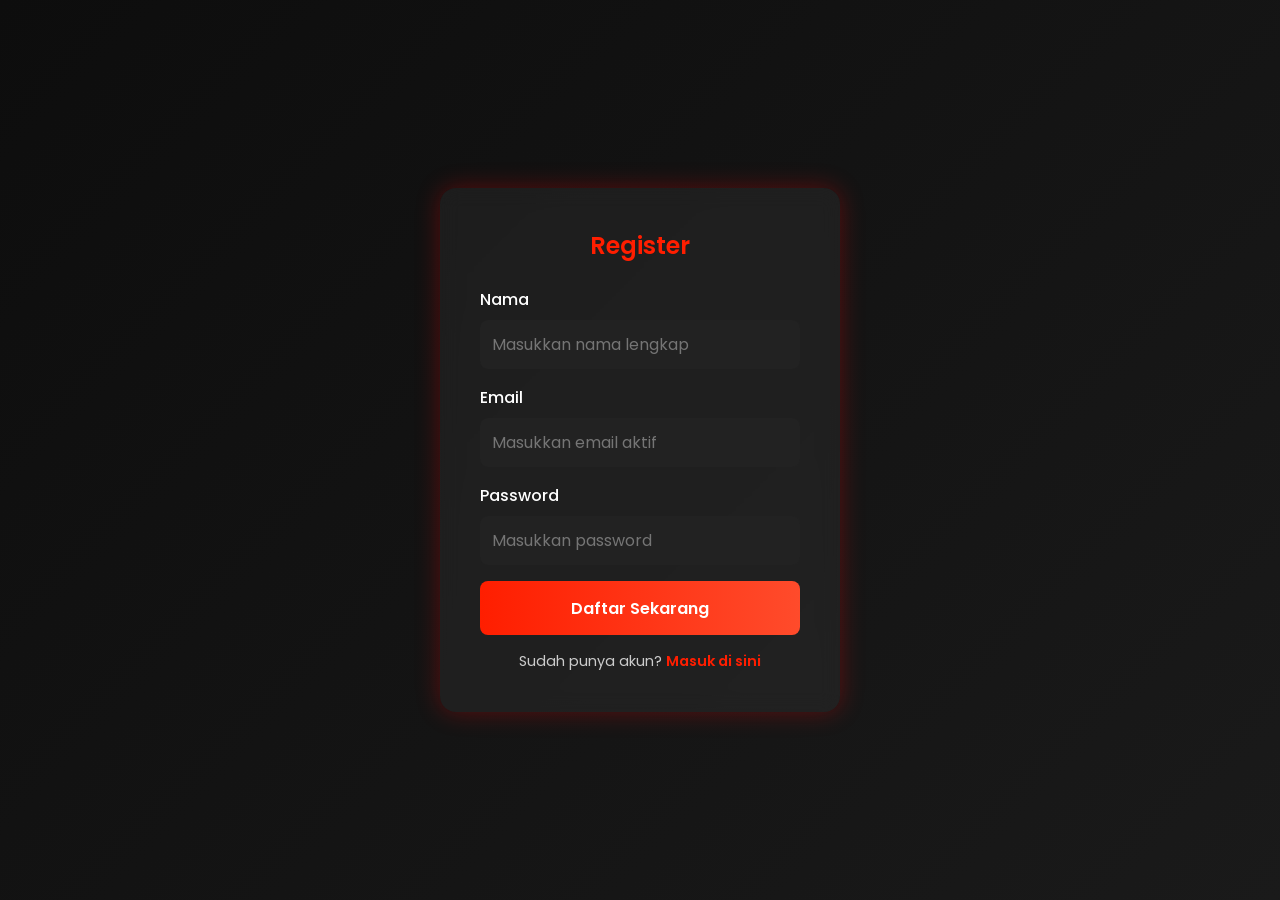
==== index.html @ 9056d7fe "index.html" ====
<script>
  if (localStorage.getItem("isLoggedIn") !== "true") {
    window.location.href = "register.html";
  }
</script>
<script>
  window.location.href = "register.html";
</script>
<!DOCTYPE html>
<html lang="en">
<head>
  <meta charset="utf-8" />
  <meta name="viewport" content="width=device-width,initial-scale=1" />
  <title>All About F1 IDN — Watch Live F1</title>

  <!-- Google Font -->
  <link href="https://fonts.googleapis.com/css2?family=Poppins:wght@300;400;600;700;800&display=swap" rel="stylesheet">

  <!-- FontAwesome (icons) -->
  <link rel="stylesheet" href="https://cdnjs.cloudflare.com/ajax/libs/font-awesome/6.5.0/css/all.min.css" integrity="sha512-..." crossorigin="anonymous" referrerpolicy="no-referrer" />

  <!-- Main stylesheet -->
  <link rel="stylesheet" href="style.css" />
</head>
<body>
  <!-- NAVBAR -->
  <header class="nav-wrap">
    <div class="container nav">
      <div class="brand">
        <span class="brand-main">All About</span>
        <span class="brand-accent">F1.IDN</span>
      </div>

      <nav class="nav-links" id="navLinks">
        <a href="#packages">Packages</a>
        <a href="#services">Results</a>
        <a href="#testimonials">Testimonials</a>
        <a href="#about">About</a>
        <a href="#contact" class="btn small ghost">Contact</a>
      </nav>

      <div class="cta">
        <a href="#watch" class="btn primary">Start NOW!</a>
      </div>
    </div>
  </header>

  <!-- HERO -->
  <section id="watch" class="hero">
    <div class="hero-bg"></div>
    <div class="hero-overlay"></div>

    <div class="container hero-inner">
      <span class=""></span>

      <h1 class="hero-title">
        Experience <span class=>Formula 1</span><br/>
        Like Never Before
      </h1>

      <p class="hero-sub">Watch live races, news update, Race Schedule, and Race Results.</p>

       <div class="hero-cta">
        <a href="schedule.html" class="btn view schedule">
          <div class="hero-buttons flex gap-4 mt-6">
  <!-- Tombol Watch Live -->
  <button class="btn-watch-live">
    <i class="fa-solid fa-play"></i>
    Watch Live Now
  </button>

    <!-- Tombol View Schedule -->
  <button class="btn-view-schedule">
    <i class="fa-solid fa-calendar"></i>
    View Schedule
  </button>
</div>
</a>

    
    <!-- decorative racing car (PNG with transparent bg) -->
    <img src="https://pngimg.com/uploads/formula_1/formula_1_PNG75.png" alt="" class="hero-car" aria-hidden="true" />
  </section>

    <!-- STATS BAR -->
  <section class="stats">
    <div class="container stats-grid">
      <div class="stat">
        <h3>24/7</h3>
        <p>Live Coverage</p>
      </div>
      <div class="stat">
        <h3>HD 4K</h3>
        <p>Quality Stream</p>
      </div>
      <div class="stat">
        <h3>FREE</h3>
        <p>No Subscription</p>
      </div>
    </div>
  </section>

  <!-- PACKAGES -->
  <section id="packages" class="section-dark">
    <div class="container section-head">
      <h2>Choose Your <span class=>Streaming Package</span></h2>
      <p class="sub">Select the perfect viewing experience for your F1 passion</p>
    </div>

    <div class="container card-row">
      <article class="card">
        <div class="card-icon"><i class="fa fa-tv"></i></div>
        <h3>Main Broadcast</h3>
        <p class="muted">Primary race coverage with expert commentary</p>
        <ul class="checklist">
          <li>Live race streams in HD</li>
          <li>Pre and post-race analysis</li>
          <li>Multi-language commentary</li>
          <li>Instant replays</li>
        </ul>
        <a class="btn ghost wide" href="#">Start Watching</a>
      </article>

      <article class="card popular">
        <div class="badge">POPULAR</div>
        <div class="card-icon"><i class="fa fa-video"></i></div>
        <h3>Premium Experience</h3>
        <p class="muted">Enhanced viewing with multiple camera angles</p>
        <ul class="checklist">
          <li>Everything in Main Broadcast</li>
          <li>Onboard camera feeds</li>
          <li>Pit lane channel</li>
          <li>Driver tracker & team radio</li>
        </ul>
        <a class="btn primary wide" href="#">Access Premium</a>
      </article>

      <article class="card">
        <div class="card-icon"><i class="fa fa-signal"></i></div>
        <h3>Data & Stats</h3>
        <p class="muted">Live timing and telemetry for true fans</p>
        <ul class="checklist">
          <li>Real-time race data</li>
          <li>Live timing screens</li>
          <li>Driver comparisons</li>
          <li>Historical statistics</li>
        </ul>
        <a class="btn ghost wide" href="#">Access Now</a>
      </article>
    </div>
  </section>

  <!-- FEATURES / SERVICES -->
  <section id="services" class="results-section">
  <div class="container">
    <h2 class="section-title">F1 2025 Race Results</h2>
    <p class="section-subtitle"></p>

    <div class="race-table">
      <div class="race-header">
        <span>Round</span>
        <span>Grand Prix</span>
        <span>Winner</span>
        <span>Team</span>
        <span>Date</span>
      </div>

      <div class="race-row" onclick="showDetails('Bahrain GP')">
        <span>1</span>
        <span>Australia GP</span>
        <span>Lando Norris</span>
        <span>Mclaren</span>
        <span>16 Mar 2025</span>
      </div>

      <div class="race-row" onclick="showDetails('Saudi Arabian GP')">
        <span>2</span>
        <span>china GP</span>
        <span>Oscar Piastri</span>
        <span>Mclaren</span>
        <span>23 Mar 2025</span>
      </div>

      <div class="race-row" onclick="showDetails('Australian GP')">
        <span>3</span>
        <span>Japan GP</span>
        <span>Max Verstappen</span>
        <span>Red Bull Racing</span>
        <span>06 Apr 2025</span>
      </div>

      <div class="race-row" onclick="showDetails('Japanese GP')">
        <span>4</span>
        <span>Bahrain GP</span>
        <span>Oscar Piastri</span>
        <span>Mclaren</span>
        <span>13 Apr 2025</span>
      </div>

       <div class="race-row" onclick="showDetails('Japanese GP')">
        <span></span>
        <span>Show All Results</span>
      </div>
  </div>

  <!-- Modal Popup -->
  <div id="raceModal" class="modal">
    <div class="modal-content">
      <span class="close-btn" onclick="closeModal()">&times;</span>
      <h3 id="modalTitle">Race Details</h3>
      <table id="podiumTable">
        <thead>
          <tr>
            <th>Position</th>
            <th>Driver</th>
            <th>Team</th>
            <th>Points</th>
          </tr>
        </thead>
        <tbody id="podiumBody">
        </tbody>
      </table>
    </div>
  </div>
</section>

  <!-- TESTIMONIALS -->
  <section id="testimonials" class="section-dark">
    <div class="container section-head">
      <h2>What <span class="highlight">F1 Fans</span> Say</h2>
      <p class="sub">Join thousands of satisfied viewers across Indonesia</p>
    </div>

    <div class="container testimonial-row">
      <blockquote class="testimonial card-soft">
        <p>"The streaming quality is amazing and the premium features are very complete and suit my wishes as a true F1 fan."</p>
        <cite>— Jonathan, Jakarta</cite>
      </blockquote>

      <blockquote class="testimonial card-soft">
        <p>"Feels premium, UI and the replays make catching up super easy."</p>
        <cite>— Waguri, Bandung</cite>
      </blockquote>
    </div>
  </section>

  <!-- ABOUT -->
  <section id="about" class="section">
    <div class="container">
      <h2 class="center"><span class="highlight">All About F1 IDN</span></h2>
      <p class="muted center max-800">
        We bring Indonesian F1 fans closer to the action live streams, schedules, stats, and curated content in one place.
      </p>
    </div>
  </section>

  <!-- CONTACT -->
  <section id="contact" class="section-dark">
    <div class="container">
      <h2 class="center">Contact Us</h2>
      <form class="contact-form">
        <input type="text" placeholder="Your name" required />
        <input type="email" placeholder="Email" required />
        <textarea rows="5" placeholder="Message" required></textarea>
        <div class="form-actions">
          <button class="btn primary" type="submit">Send Message</button>
          <button class="btn ghost" type="reset">Reset</button>
        </div>
      </form>
    </div>
  </section>

  <!-- FOOTER -->
  <footer class="footer">
    <div class="container">
      <div class="footer-row">
        <div>© <span id="year"></span> All About F1 IDN</div>
        <div class="socials">
          <a href="#" aria-label="twitter"><i class="fa fa-twitter"></i></a>
          <a href="#" aria-label="instagram"><i class="fa fa-instagram"></i></a>
        </div>
      </div>
    </div>
  </footer>
  <!-- Small JS: menu toggle + reveal-on-scroll + year -->
  <script>
    // Mobile menu toggle
    const menuBtn = document.getElementById('menuBtn');
    const navLinks = document.getElementById('navLinks');
    menuBtn && menuBtn.addEventListener('click', () => {
      navLinks.classList.toggle('open');
    });

    // Reveal on scroll (simple)
    const io = new IntersectionObserver((entries) => {
      entries.forEach(e => {
        if (e.isIntersecting) e.target.classList.add('in-view');
      });
    }, {threshold: 0.12});

    document.querySelectorAll('.card, .feature, .testimonial, .section-head, .hero-inner').forEach(el => {
      io.observe(el);
    });

    // footer year
    document.getElementById('year').textContent = new Date().getFullYear();
  </script>
</body>
</html>
---- style.css ----
:root{
  --bg:#070707;
  --panel:#0f0f10;
  --muted:#9aa0a6;
  --accent:#e10600;
  --accent-2:#ff4d2d;
  --glass: rgba(255,255,255,0.03);
  --radius:14px;
}

/* base */
*{box-sizing:border-box}
html,body{height:100%}
body{
  margin:0;
  background:var(--bg);
  color:#e6e6e6;
  font-family:"Poppins",system-ui,-apple-system,"Segoe UI",Roboto,"Helvetica Neue",Arial;
  -webkit-font-smoothing:antialiased;
  -moz-osx-font-smoothing:grayscale;
  line-height:1.5;
}

/* container */
.container{
  width:90%;
  max-width:1200px;
  margin:0 auto;
}

/* NAV */
.nav-wrap{
  position:fixed;
  top:0;
  left:0;
  width:100%;
  z-index:60;
  background:linear-gradient(180deg, rgba(0,0,0,0.65), rgba(0,0,0,0.2));
  border-bottom:1px solid rgba(255,255,255,0.03);
}
.nav{
  display:flex;
  align-items:center;
  justify-content:space-between;
  gap:1rem;
  padding:18px 0;
}
.brand{
  display:flex;
  align-items:center;
  gap:.5rem;
  font-weight:700;
  font-size:1.25rem;
}
.brand-main{color:#fff}
.brand-accent{color:var(--accent); margin-left:4px}

/* nav links */
.nav-links{
  display:flex;
  gap:22px;
  align-items:center;
}
.nav-links a{
  color:rgba(255,255,255,0.85);
  text-decoration:none;
  padding:8px 6px;
  transition:color .18s ease, transform .18s ease;
}
.nav-links a:hover{ color:var(--accent); transform:translateY(-2px) }

.cta{display:flex;align-items:center;gap:12px}
/* buttons */
.btn{
  display:inline-flex;
  align-items:center;
  gap:10px;
  border-radius:10px;
  padding:10px 16px;
  font-weight:600;
  cursor:pointer;
  text-decoration:none;
}
.btn.small{padding:6px 10px; font-size:.9rem}
.btn.primary{
  background:linear-gradient(90deg,var(--accent),var(--accent-2));
  color:#fff;
  box-shadow:0 6px 22px rgba(225,20,20,0.18);
}
.btn.ghost{
  background:transparent;
  color:rgba(255,255,255,0.9);
  border:1px solid rgba(255,255,255,0.06);
}
.btn.big{padding:14px 22px; border-radius:12px}
.btn.wide{width:100%}

/* menu button for mobile */
.menu-btn{
  display:none;
  border:0;
  background:transparent;
  color:#fff;
  font-size:1.15rem;
}

/* HERO */
.hero{
  position:relative;
  height:88vh;
  min-height:640px;
  display:flex;
  align-items:center;
  color:#fff;
  overflow:hidden;
}
.hero-bg{
  position:absolute;
  inset:0;
  background-image: url('https://images.ctfassets.net/1fvlg6xqnm65/3Cr8iQaI1zvcM2Luk01Vxr/d1ad63076f541f636033e3e05138d0ff/DEBRIEF-THUMB-SINGAPORE_top.jpg');
  background-size:cover;
  background-position:center right;
  transform:scale(1.04);
  filter:contrast(.9) brightness(.55);
  z-index:0;
  transition:transform .8s ease;
}
.hero-overlay{
  position:absolute;
  inset:0;
  background:linear-gradient(90deg, rgba(0, 0, 0, 0) 10%, rgba(0, 0, 0, 0) 0%);
  z-index:1;
}

/* hero content */
.hero-inner{
  position:relative;
  z-index:5;
  padding:48px 0;
}
.live-pill{
  display:inline-block;
  padding:10px 22px;
  border-radius:999px;
  border:2px solid rgba(225,20,20,0.16);
  color:var(--accent);
  font-weight:700;
  margin-bottom:18px;
  letter-spacing:1px;
  background: rgba(225,20,20,0.02);
  box-shadow:0 6px 18px rgba(255, 255, 255, 0);
}
.hero-title{
  font-size:64px;
  line-height:0.95;
  margin:12px 0 18px;
  font-weight:800;
  letter-spacing:-1px;
  max-width:900px;
  text-shadow:0 6px 40px rgba(0, 0, 0, 0.505);
}
.highlight{
  color:var(--accent);
  padding:6px 12px;
  background: rgba(0,0,0,0.55);
  box-shadow: 0 10px 40px rgba(225,16,16,0.12);
  border-radius:6px;
}

/* subtitle */
.hero-sub{
  color:var(--accent);
  max-width:900px;
  margin-bottom:28px;
  font-size:1.05rem;
}

/* hero car */
.hero-car{
  position:absolute;
  right:-120px;
  bottom:6%;
  width:520px;
  max-width:44%;
  transform:translateZ(0);
  z-index:4;
  opacity:.95;
  filter:drop-shadow(0 30px 50px rgba(0,0,0,0.6));
  animation: floatCar 6s ease-in-out infinite;
}
@keyframes floatCar{
  0%,100%{ transform: translateY(0) }
  50%{ transform: translateY(-8px) }
}

/* STATS */
.stats{padding:22px 0;background:linear-gradient(180deg, rgba(0,0,0,0.6), transparent)}
.stats-grid{
  display:flex;
  justify-content:space-between;
  gap:12px;
  padding:14px 0;
}
.stat h3{color:var(--accent); font-size:28px; margin-bottom:6px}
.stat p{color:var(--muted); margin:0}

/* Sections */
.section, .section-dark{padding:80px 0}
.section-head{ text-align:center; margin-bottom:40px }
.section-head h2{font-size:44px; margin-bottom:8px}
.section-head .sub{ color:var(--muted); max-width:720px; margin:0 auto }

/* dark section bg */
.section-dark{background:linear-gradient(180deg, rgba(255,255,255,0.01), transparent)}

/* cards row */
.card-row{display:grid; grid-template-columns:repeat(3,1fr); gap:28px; align-items:start}
.card{
  background: linear-gradient(180deg, rgba(255,255,255,0.015), rgba(0,0,0,0.15));
  border-radius:var(--radius);
  padding:28px;
  border:1px solid rgba(255,255,255,0.03);
  transition:transform .28s ease, box-shadow .28s ease, border-color .28s ease;
  position:relative;
  overflow:hidden;
  min-height:420px;
}
.card .card-icon{ width:56px; height:56px; border-radius:12px; background:rgba(255,255,255,0.03); display:flex; align-items:center; justify-content:center; font-size:20px; color:var(--accent); margin-bottom:18px }
.card h3{margin:0 0 8px; font-size:22px}
.card .muted{ color:var(--muted); margin-bottom:16px}
.card .checklist{ list-style:none; padding:0; margin:10px 0 20px; color:var(--muted) }
.card .checklist li{ padding:8px 0; border-bottom:1px dashed rgba(255,255,255,0.02) }
.card:hover{ transform:translateY(-10px); box-shadow:0 30px 60px rgba(0,0,0,0.6); border-color: rgba(225,20,20,0.16)}

/* popular style */
.card.popular{ border:2px solid rgba(225,16,16,0.85); box-shadow:0 30px 60px rgba(225,16,16,0.06) }
.card.popular .badge{ position:absolute; top:18px; right:18px; background:var(--accent); color:#111; padding:8px 12px; border-radius:6px; font-weight:700}

/* features grid */
.features-grid{ display:grid; grid-template-columns:repeat(3,1fr); gap:22px; margin-top:20px }
.feature{ padding:28px; text-align:left; border-radius:12px; background:linear-gradient(180deg, rgba(255,255,255,0.01), rgba(0,0,0,0.07)); border:1px solid rgba(255,255,255,0.02) }
.feature-icon{ width:48px; height:48px; border-radius:10px; background:rgba(225,16,16,0.06); display:flex; align-items:center; justify-content:center; color:var(--accent); font-size:18px; margin-bottom:12px }

/* testimonial */
.testimonial-row{ display:grid; grid-template-columns:repeat(2,1fr); gap:22px; margin-top:18px }
.card-soft{ padding:22px; border-radius:12px; background:#0f0f10; border:1px solid rgba(255,255,255,0.02) }
.testimonial p{ color:var(--muted); font-style:italic }

/* contact form */
.contact-form{ max-width:720px; margin:0 auto; display:flex; flex-direction:column; gap:12px }
.contact-form input, .contact-form textarea{ background:#0b0b0b; border:1px solid rgba(255,255,255,0.03); padding:12px; border-radius:8px; color:#fff; outline:none }
.form-actions{ display:flex; gap:12px; justify-content:center; margin-top:6px }

/* footer */
.footer{ padding:28px 0; border-top:1px solid rgba(255,255,255,0.03); color:var(--muted) }
.footer-row{ display:flex; justify-content:space-between; align-items:center }

/* reveal animation (initial) */
.card, .feature, .testimonial, .hero-inner, .section-head { opacity:0; transform: translateY(18px); transition: all .7s cubic-bezier(.2,.9,.2,1) }
.in-view{ opacity:1; transform: translateY(0) }

/* responsiveness */
@media (max-width:1000px){
  .card-row{ grid-template-columns:repeat(2,1fr) }
  .features-grid{ grid-template-columns:repeat(2,1fr) }
  .hero-title{ font-size:48px }
  .hero-car{ display:none }
}
@media (max-width:700px){
  .container{ width:94% }
  .nav-links{ display:none; position:fixed; top:70px; right:18px; width:210px; background:rgba(10,10,10,0.95); padding:12px; border-radius:10px; flex-direction:column; gap:10px; box-shadow:0 20px 60px rgba(0,0,0,0.7) }
  .nav-links.open{ display:flex }
  .menu-btn{ display:inline-block; background:rgba(255,255,255,0.02); padding:8px 10px; border-radius:8px }
  .card-row{ grid-template-columns:1fr }
  .features-grid{ grid-template-columns:1fr }
  .hero{ min-height:680px }
  .hero-title{ font-size:34px }
}

/* small helpers */
.center{text-align:center}
.max-800{ max-width:800px; margin:0 auto }
.muted{ color:var(--muted) }

/* === Race Results Section === */
.results-section {
  background-color: #0a0a0a;
  color: #fff;
  padding: 80px 20px;
  text-align: center;
}

.results-section .section-title {
  font-size: 2.5rem;
  color: #ff1e00;
  margin-bottom: 10px;
}

.results-section .section-subtitle {
  color: #ccc;
  margin-bottom: 40px;
  font-size: 1.1rem;
}

.race-table {
  max-width: 900px;
  margin: 0 auto;
  border-radius: 10px;
  overflow: hidden;
  box-shadow: 0 0 15px rgba(255, 30, 0, 0.2);
}

.race-header,
.race-row {
  display: grid;
  grid-template-columns: 1fr 2fr 2fr 2fr 2fr;
  padding: 15px 10px;
  align-items: center;
}

.race-header {
  background-color: #222;
  font-weight: bold;
  color: #ff1e00;
}

.race-row:nth-child(even) {
  background-color: #141414;
}

.race-row:nth-child(odd) {
  background-color: #1a1a1a;
}

.race-row:hover {
  background-color: #2a2a2a;
  transform: scale(1.01);
  cursor: pointer;
  transition: all 0.2s ease-in-out;
}

/* === Modal Popup === */
.modal {
  display: none;
  position: fixed;
  z-index: 1000;
  padding-top: 100px;
  left: 0;
  top: 0;
  width: 100%;
  height: 100%;
  overflow: auto;
  background-color: rgba(0, 0, 0, 0.85);
}

.modal-content {
  background-color: #111;
  margin: auto;
  padding: 20px;
  border: 1px solid #ff1e00;
  width: 80%;
  max-width: 600px;
  border-radius: 10px;
  animation: fadeIn 0.4s ease;
}

@keyframes fadeIn {
  from { opacity: 0; transform: translateY(-20px); }
  to { opacity: 1; transform: translateY(0); }
}

.close-btn {
  color: #ff1e00;
  float: right;
  font-size: 28px;
  cursor: pointer;
}

.close-btn:hover {
  color: #fff;
}

#podiumTable {
  width: 100%;
  border-collapse: collapse;
  margin-top: 20px;
}

#podiumTable th, #podiumTable td {
  border: 1px solid #333;
  padding: 10px;
}

#podiumTable th {
  background-color: #222;
  color: #ff1e00;
}

#podiumTable td {
  background-color: #1a1a1a;
}

.hero-buttons {
  display: flex;
  flex-wrap: wrap;
  align-items: center;
  gap: 1rem;
}

/* Tombol Watch Live */
.btn-watch-live {
  display: flex;
  align-items: center;
  gap: 10px;
  background: linear-gradient(90deg, #e10600, #ff1e00);
  color: #fff;
  font-weight: 600;
  padding: 12px 26px;
  border: none;
  border-radius: 10px;
  cursor: pointer;
  transition: all 0.3s ease;
  box-shadow: 0 0 15px rgba(225, 6, 0, 0.4);
}

.btn-watch-live:hover {
  transform: scale(1.05);
  box-shadow: 0 0 25px rgba(225, 6, 0, 0.8);
}

/* Tombol View Schedule */
.btn-view-schedule {
  display: flex;
  align-items: center;
  gap: 10px;
  background: transparent;
  color: #fff;
  font-weight: 600;
  padding: 12px 26px;
  border: 2px solid #fff;
  border-radius: 10px;
  cursor: pointer;
  transition: all 0.3s ease;
}

.btn-view-schedule:hover {
  background: #fff;
  color: #e10600;
  box-shadow: 0 0 20px rgba(255, 255, 255, 0.6);
  transform: scale(1.05);
}
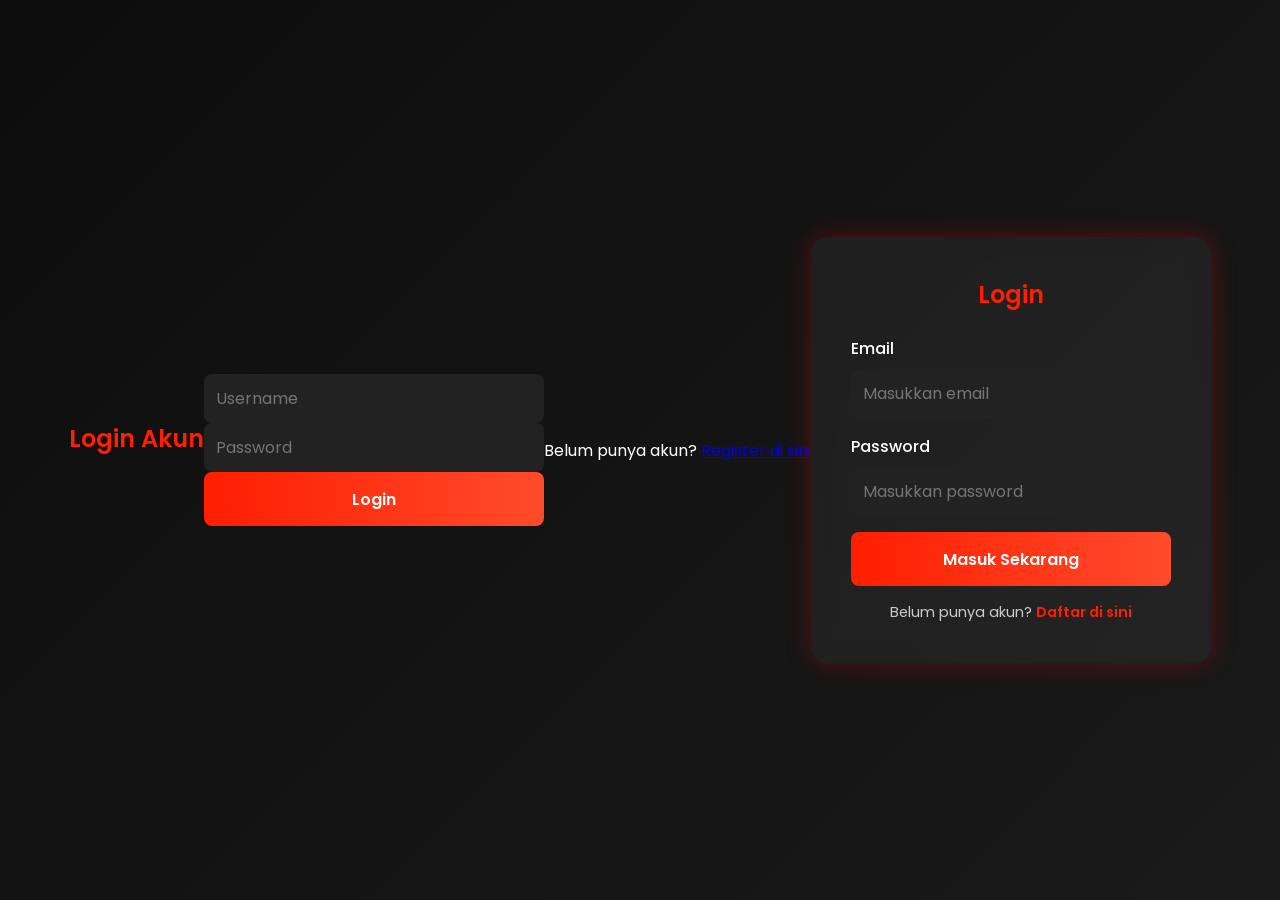
==== commit 9940f480: "index.html" ====
--- a/index.html
+++ b/index.html
@@ -1,11 +1,28 @@
-<script>
-  if (localStorage.getItem("isLoggedIn") !== "true") {
-    window.location.href = "register.html";
-  }
-</script>
-<script>
-  window.location.href = "register.html";
-</script>
+<!DOCTYPE html>
+<html lang="id">
+<head>
+  <meta charset="UTF-8">
+  <meta name="viewport" content="width=device-width, initial-scale=1.0">
+  <title>All About F1 IDN</title>
+</head>
+<body>
+  <h1>Selamat datang di All About F1 IDN!</h1>
+
+  <button onclick="logout()">Logout</button>
+
+  <script>
+    // cek login
+    if (localStorage.getItem("isLoggedIn") !== "true") {
+      window.location.href = "login.html";
+    }
+
+    function logout() {
+      localStorage.removeItem("isLoggedIn");
+      window.location.href = "login.html";
+    }
+  </script>
+</body>
+</html>
 <!DOCTYPE html>
 <html lang="en">
 <head>
@@ -38,6 +55,13 @@
         <a href="#about">About</a>
         <a href="#contact" class="btn small ghost">Contact</a>
       </nav>
+        <script>
+    function logout() {
+      localStorage.removeItem("isLoggedIn");
+      window.location.href = "login.html";
+    }
+  </script>
+</body>
 
       <div class="cta">
         <a href="#watch" class="btn primary">Start NOW!</a>
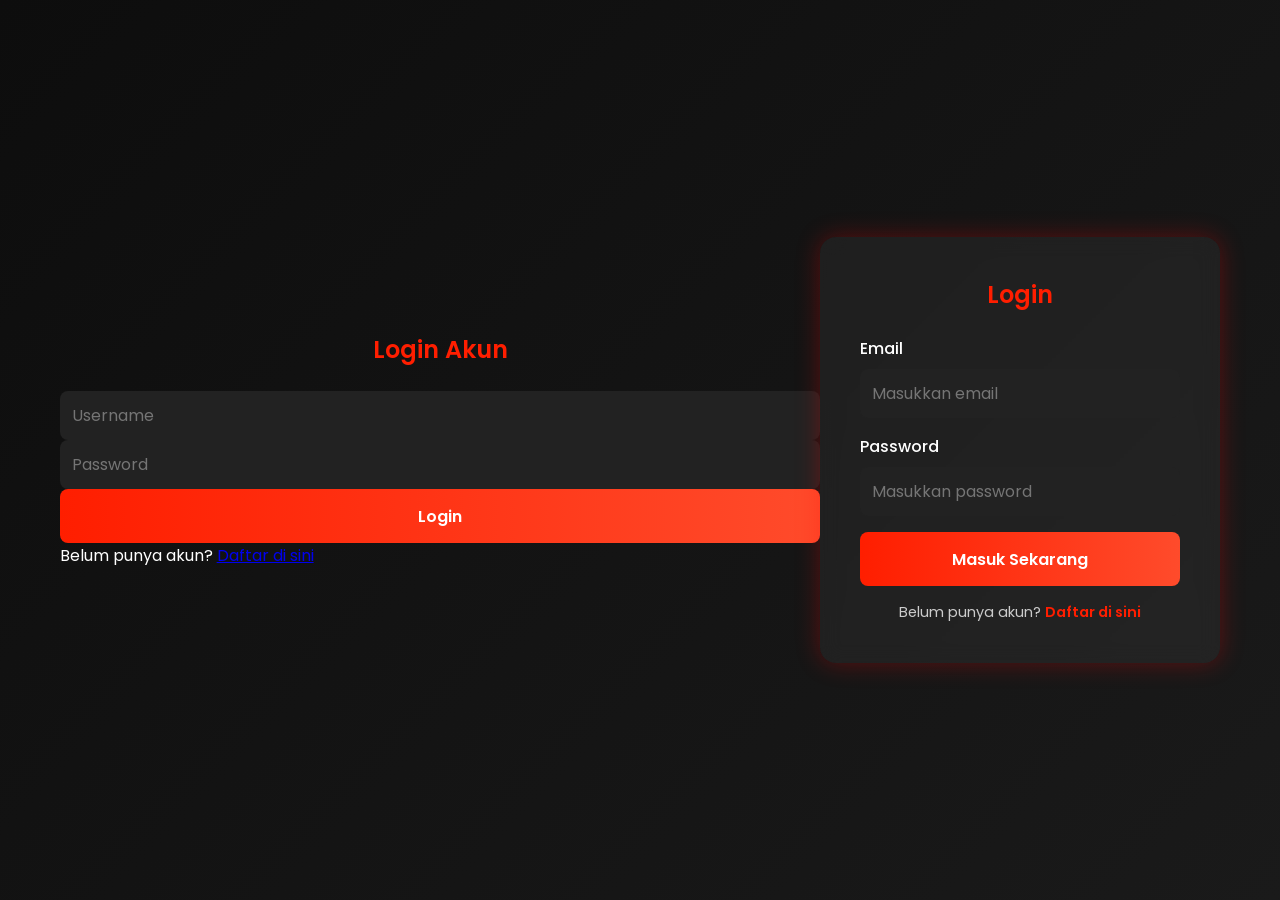
==== commit 96093b88: "index.html" ====
--- a/index.html
+++ b/index.html
@@ -6,6 +6,29 @@
   <title>All About F1 IDN</title>
 </head>
 <body>
+   <nav>
+    <h1>All About F1 IDN</h1>
+    <button onclick="logout()">Logout</button>
+  </nav>
+
+  <main>
+    <h2>Selamat Datang di All About F1 IDN</h2>
+    <p>Experience Formula 1 Like Never Before 🚗💨</p>
+  </main>
+
+  <script>
+    // Jika belum login, alihkan ke login.html
+    if (!localStorage.getItem("isLoggedIn")) {
+      window.location.href = "login.html";
+    }
+
+    function logout() {
+      localStorage.removeItem("isLoggedIn");
+      window.location.href = "login.html";
+    }
+  </script>
+</body>
+</html>
   <h1>Selamat datang di All About F1 IDN!</h1>
 
   <button onclick="logout()">Logout</button>
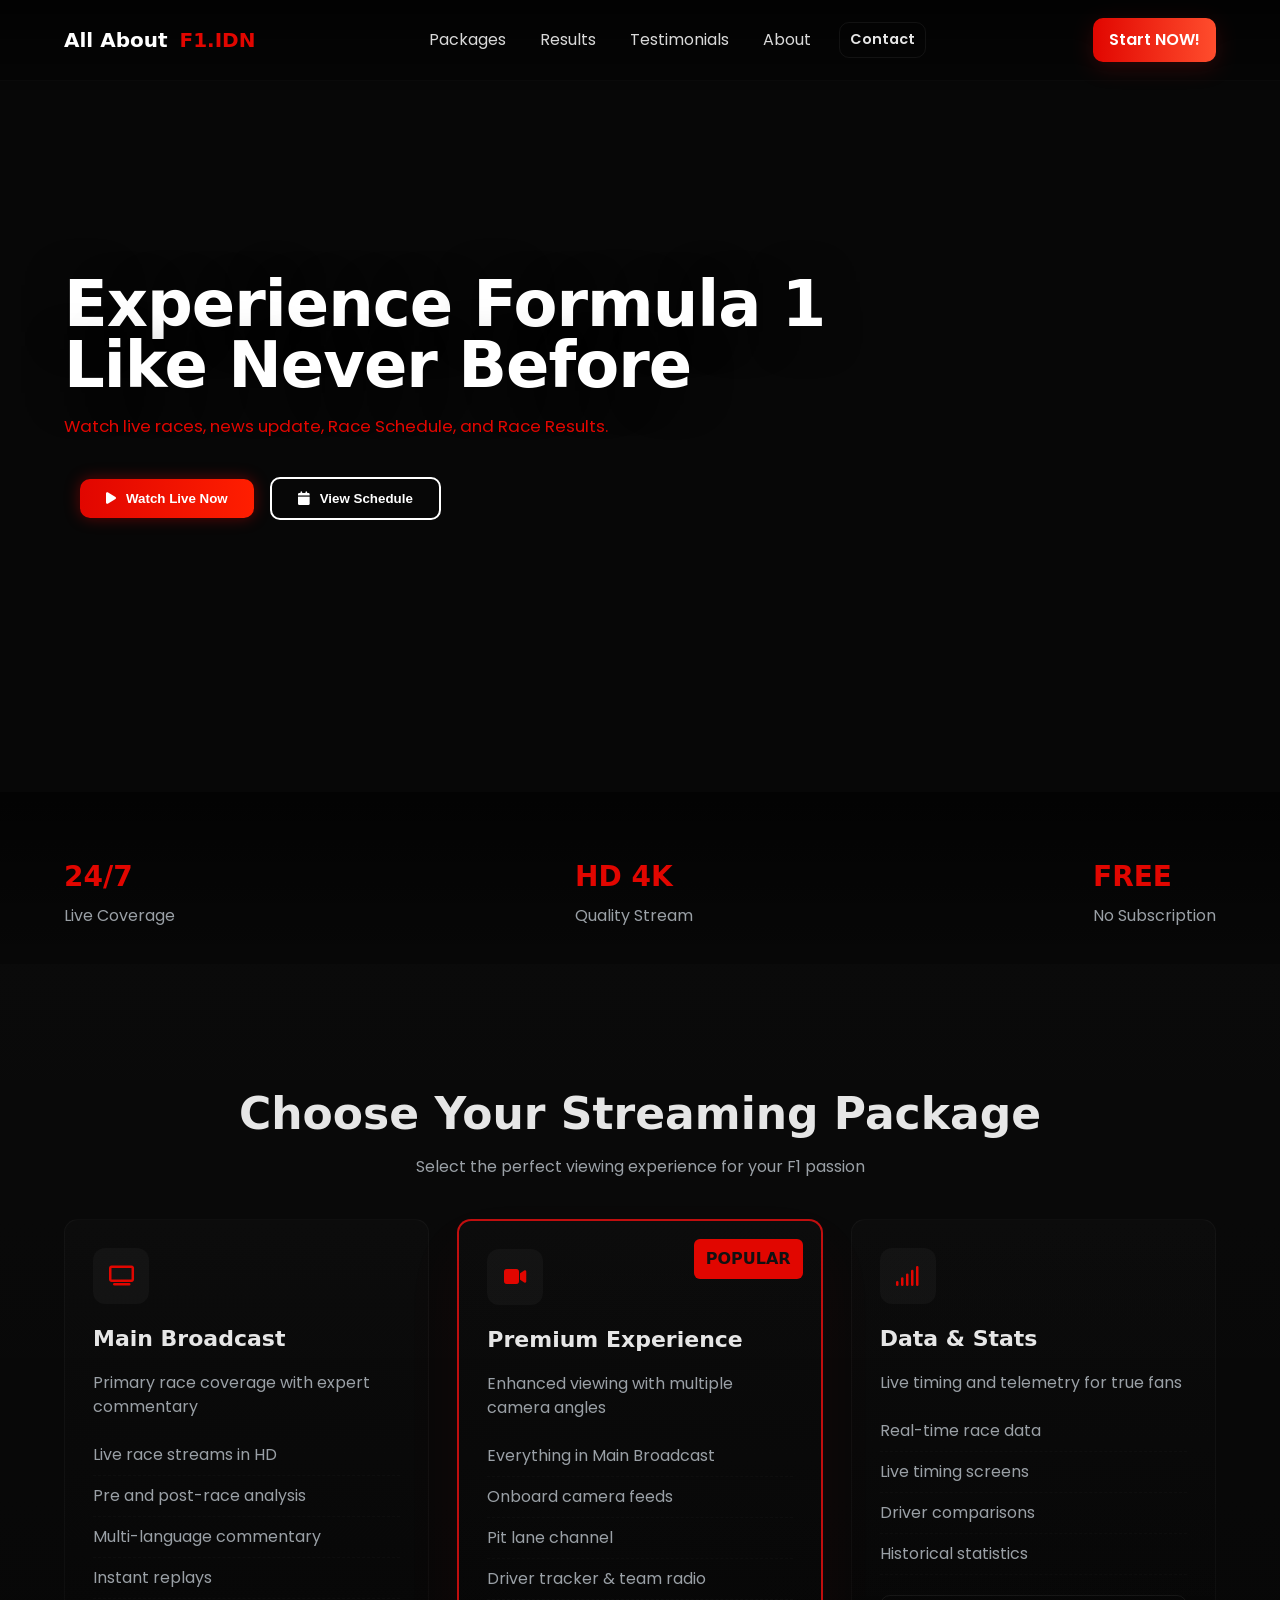
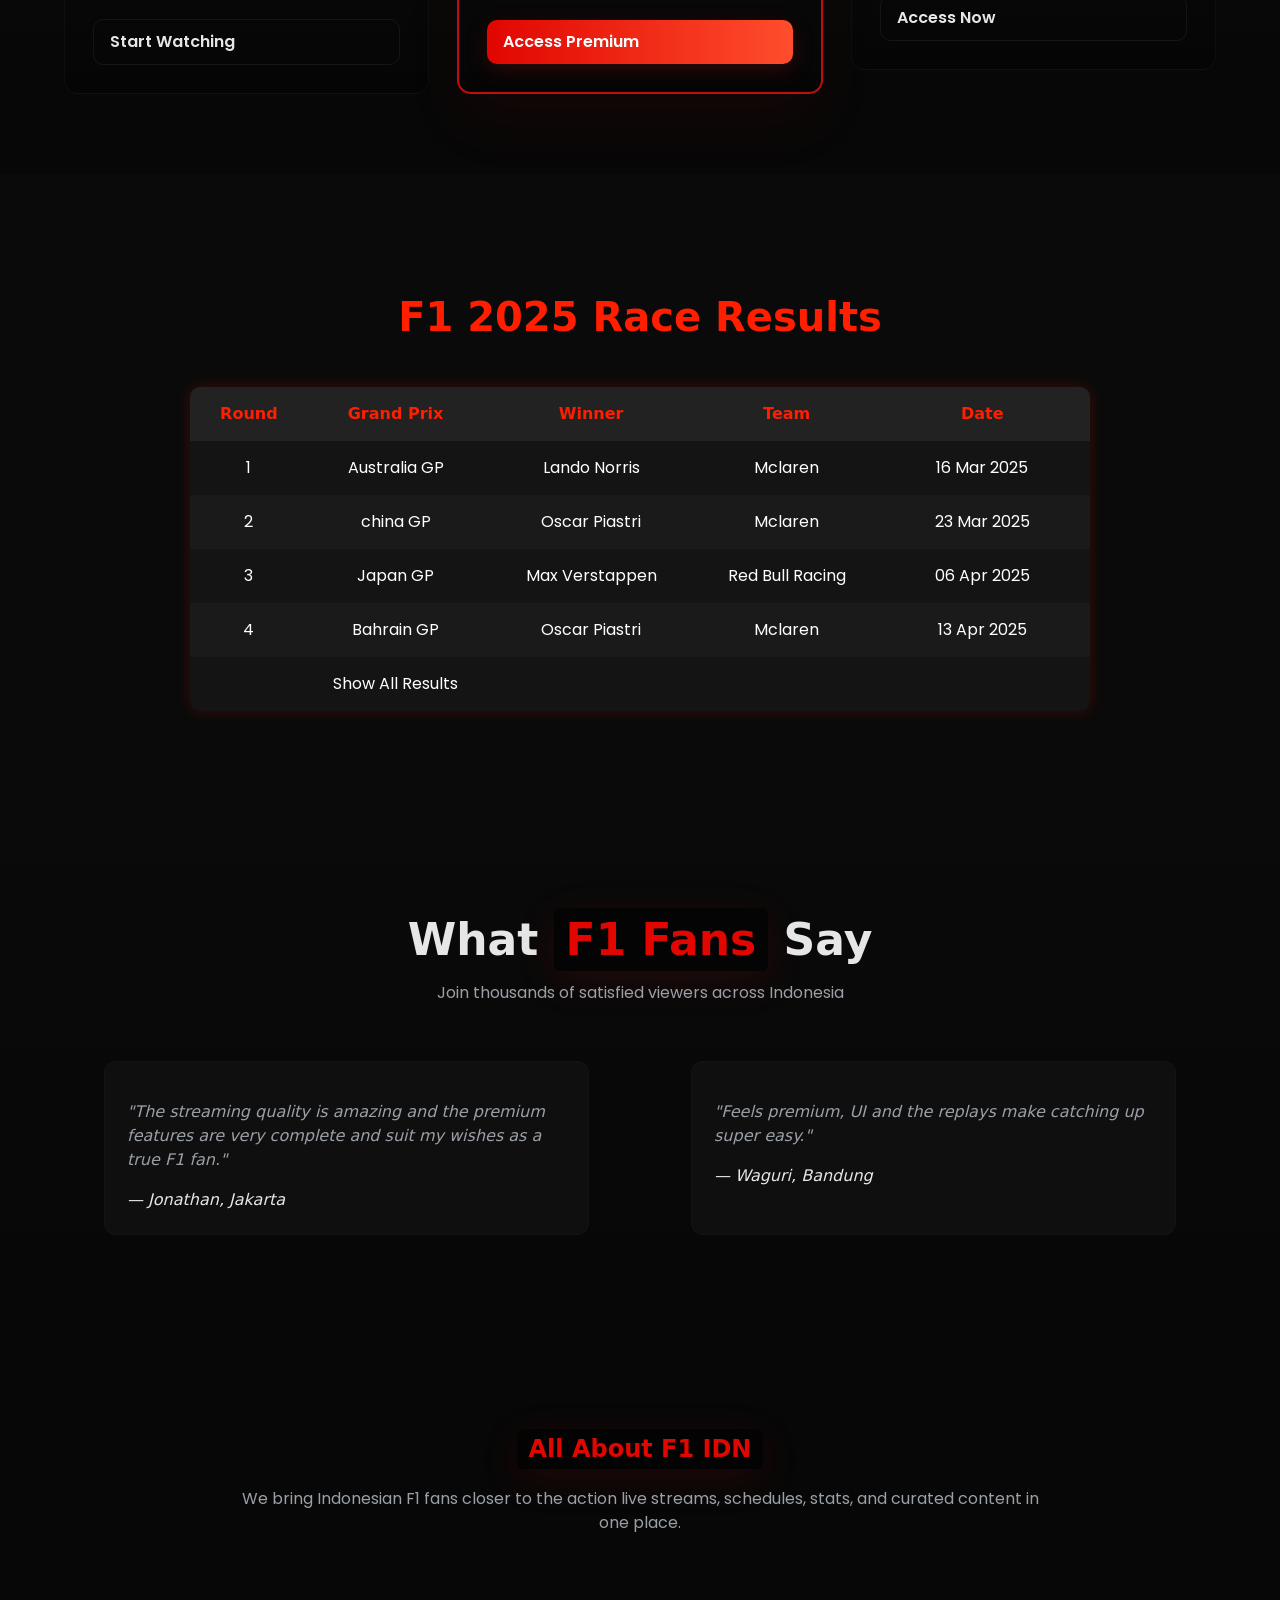
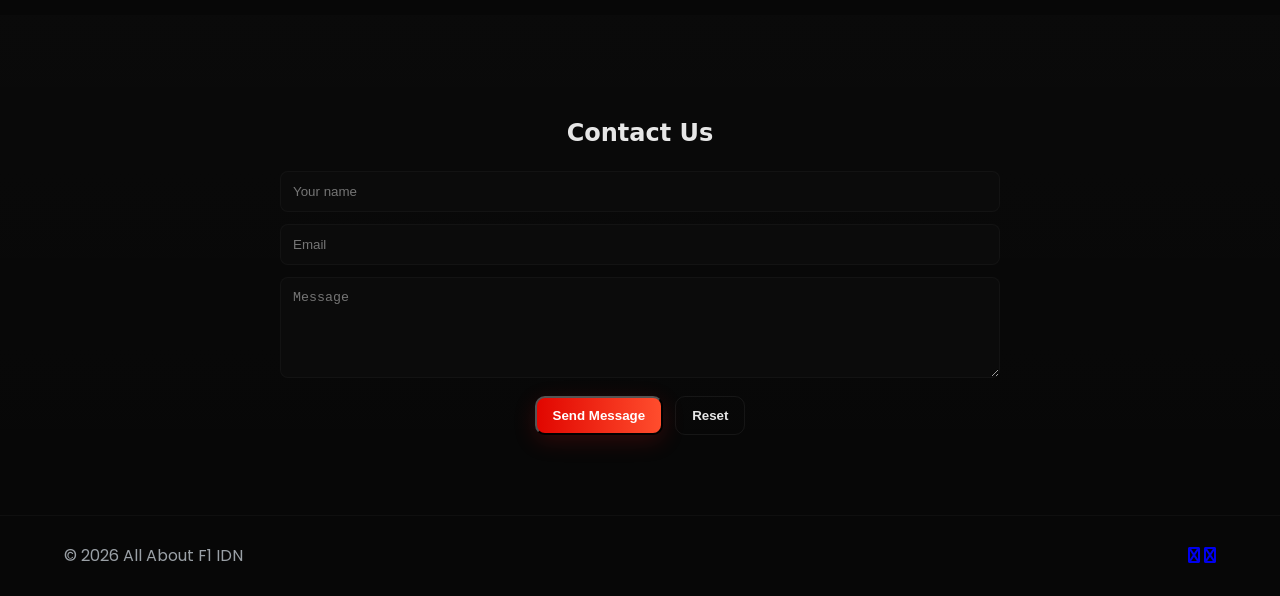
==== commit e1a498af: "index.html" ====
--- a/index.html
+++ b/index.html
@@ -1,51 +1,3 @@
-<!DOCTYPE html>
-<html lang="id">
-<head>
-  <meta charset="UTF-8">
-  <meta name="viewport" content="width=device-width, initial-scale=1.0">
-  <title>All About F1 IDN</title>
-</head>
-<body>
-   <nav>
-    <h1>All About F1 IDN</h1>
-    <button onclick="logout()">Logout</button>
-  </nav>
-
-  <main>
-    <h2>Selamat Datang di All About F1 IDN</h2>
-    <p>Experience Formula 1 Like Never Before 🚗💨</p>
-  </main>
-
-  <script>
-    // Jika belum login, alihkan ke login.html
-    if (!localStorage.getItem("isLoggedIn")) {
-      window.location.href = "login.html";
-    }
-
-    function logout() {
-      localStorage.removeItem("isLoggedIn");
-      window.location.href = "login.html";
-    }
-  </script>
-</body>
-</html>
-  <h1>Selamat datang di All About F1 IDN!</h1>
-
-  <button onclick="logout()">Logout</button>
-
-  <script>
-    // cek login
-    if (localStorage.getItem("isLoggedIn") !== "true") {
-      window.location.href = "login.html";
-    }
-
-    function logout() {
-      localStorage.removeItem("isLoggedIn");
-      window.location.href = "login.html";
-    }
-  </script>
-</body>
-</html>
 <!DOCTYPE html>
 <html lang="en">
 <head>
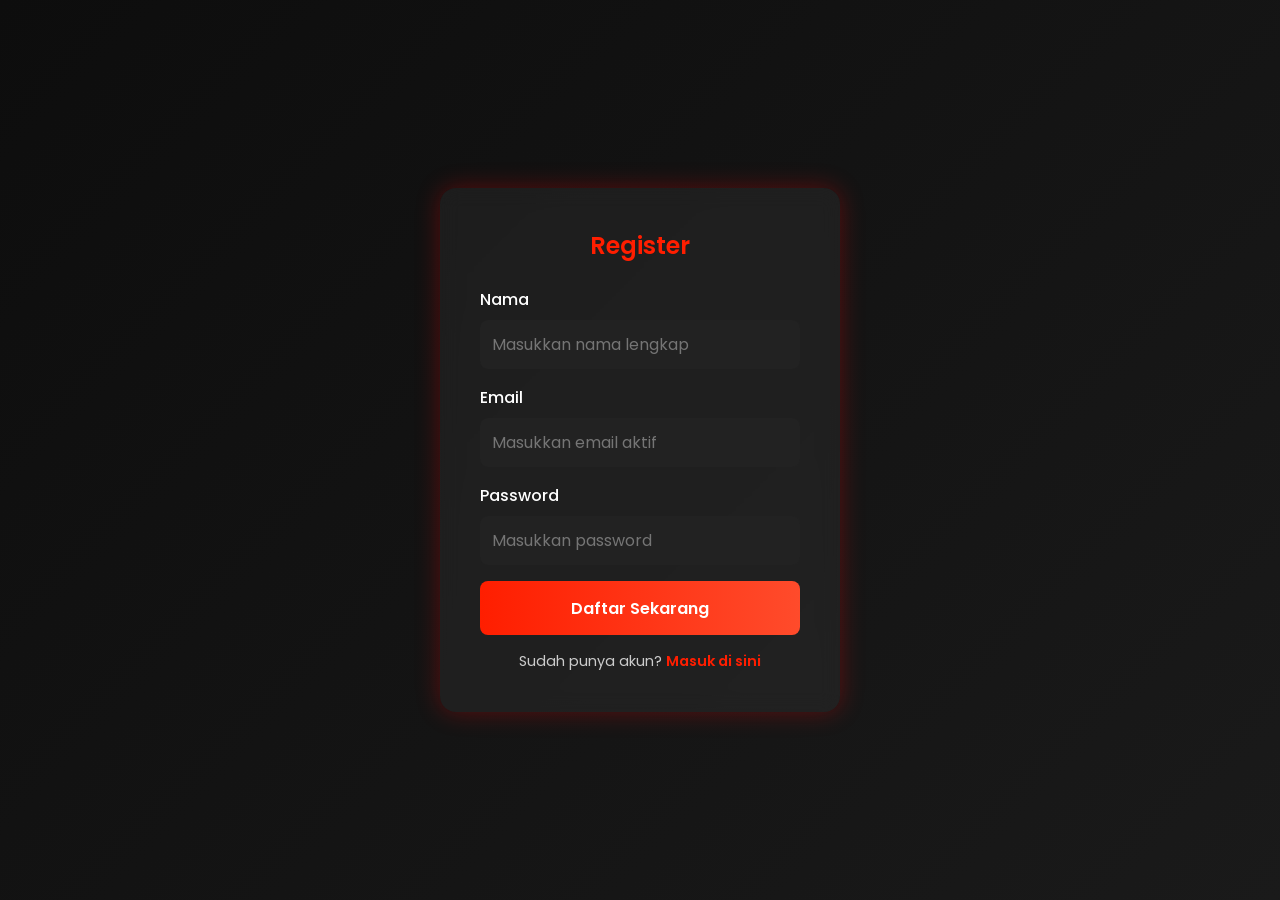
==== commit 01f766d0: "index.html" ====
--- a/index.html
+++ b/index.html
@@ -1,4 +1,19 @@
 <!DOCTYPE html>
+<script>
+  const isRegistered = localStorage.getItem("isRegistered");
+  const isLoggedIn = localStorage.getItem("isLoggedIn");
+
+  // kalau belum daftar → arahkan ke register.html
+  if (!isRegistered) {
+    window.location.href = "register.html";
+  }
+  // kalau sudah daftar tapi belum login → ke login.html
+  else if (!isLoggedIn) {
+    window.location.href = "login.html";
+  }
+  // kalau sudah login → biarkan tetap di index.html
+</script>
+
 <html lang="en">
 <head>
   <meta charset="utf-8" />
